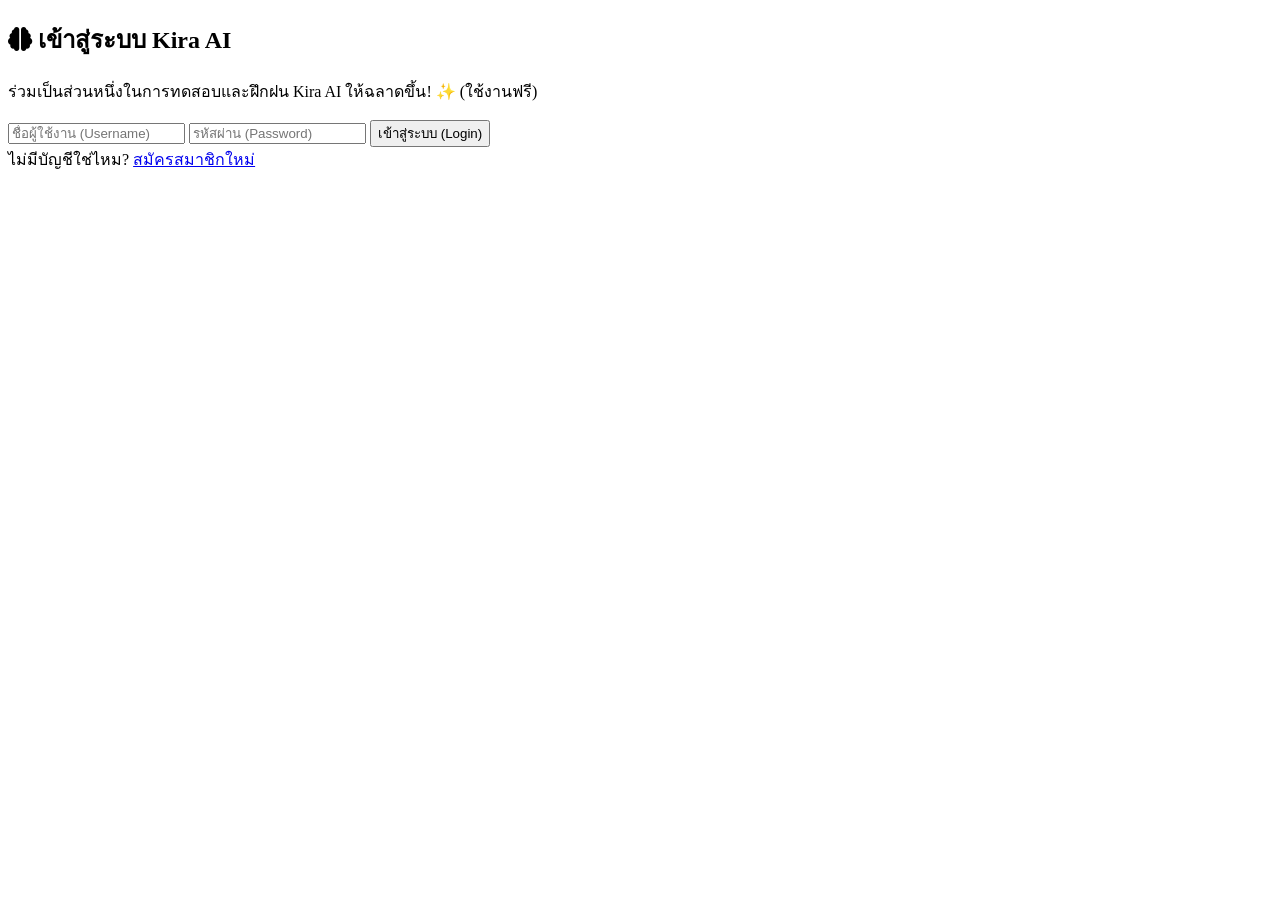
==== index.html @ b88f8346 "Add files via upload" ====
<!DOCTYPE html>
<html lang="th">
<head>
    <meta charset="UTF-8">
    <meta name="viewport" content="width=device-width, initial-scale=1.0">
    <title>Kira - Public AI Assistant</title>
    <!-- Google Fonts -->
    <link href="https://fonts.googleapis.com/css2?family=Inter:wght@300;400;500;600;700&family=Noto+Sans+Thai:wght@300;400;500;600;700&display=swap" rel="stylesheet">
    <!-- FontAwesome -->
    <link rel="stylesheet" href="https://cdnjs.cloudflare.com/ajax/libs/font-awesome/6.4.0/css/all.min.css">
    <!-- Highlight.js for Code -->
    <link rel="stylesheet" href="https://cdnjs.cloudflare.com/ajax/libs/highlight.js/11.8.0/styles/atom-one-dark.min.css">
    <!-- Custom CSS -->
    <link rel="stylesheet" href="/static/style.css?v=4">
</head>
<body>

    <!-- Auth Modal -->
    <div id="auth-modal" class="auth-modal">
        <div class="auth-box" id="auth-box">
            
            <!-- Login Form -->
            <div id="login-view">
                <h2><i class="fa-solid fa-brain"></i> เข้าสู่ระบบ Kira AI</h2>
                <p class="auth-subtitle">ร่วมเป็นส่วนหนึ่งในการทดสอบและฝึกฝน Kira AI ให้ฉลาดขึ้น! ✨ (ใช้งานฟรี)</p>
                <div id="login-error" class="auth-error"></div>
                <input type="text" id="login-username" placeholder="ชื่อผู้ใช้งาน (Username)" autocomplete="off">
                <input type="password" id="login-password" placeholder="รหัสผ่าน (Password)">
                <button id="btn-login" class="auth-btn primary">เข้าสู่ระบบ (Login)</button>
                <div class="auth-switch">
                    ไม่มีบัญชีใช่ไหม? <a href="#" id="go-to-register">สมัครสมาชิกใหม่</a>
                </div>
            </div>

            <!-- Register Form -->
            <div id="register-view" style="display: none;">
                <h2><i class="fa-solid fa-user-plus"></i> สมัครสมาชิก</h2>
                <p class="auth-subtitle">สร้างบัญชีเพื่อเริ่มต้นพูดคุยและช่วยพัฒนา Kira AI ไปด้วยกัน 🚀</p>
                <div id="register-error" class="auth-error"></div>
                <input type="text" id="reg-username" placeholder="ตั้งชื่อผู้ใช้งาน (Username)" autocomplete="off">
                <input type="password" id="reg-password" placeholder="ตั้งรหัสผ่าน (Password)">
                <input type="password" id="reg-confirm" placeholder="ยืนยันรหัสผ่านอีกครั้ง">
                <button id="btn-register" class="auth-btn primary" style="background: #10b981;">ยืนยันการลงทะเบียน</button>
                <div class="auth-switch">
                    มีบัญชีอยู่แล้ว? <a href="#" id="go-to-login">กลับไปเข้าสู่ระบบ</a>
                </div>
            </div>

        </div>
    </div>

    <div class="app-container" id="app-container" style="display: none;">
        <!-- Sidebar -->
        <aside class="sidebar" id="sidebar">
            <div class="sidebar-header">
                <h2><i class="fa-solid fa-brain"></i> Kira AI</h2>
                <button id="close-sidebar" class="mobile-only"><i class="fa-solid fa-xmark"></i></button>
            </div>
            
            <button class="new-chat-btn">
                <i class="fa-solid fa-plus"></i> แชทใหม่
            </button>
            
            <div class="chat-history" id="chat-history">
                <p class="history-title">ยังไม่มีประวัติการแชท</p>
                <!-- History items will be injected here -->
            </div>
            
            <div class="sidebar-footer">
                <div class="user-profile">
                    <img id="profile-pic" src="https://ui-avatars.com/api/?name=User&background=0D8ABC&color=fff" alt="User">
                    <span id="profile-name">User</span>
                </div>
                <button class="settings-btn" id="btn-logout" title="ออกจากระบบ"><i class="fa-solid fa-right-from-bracket"></i></button>
            </div>
        </aside>

        <!-- Main Chat Area -->
        <main class="chat-area">
            <header class="chat-header">
                <button id="toggle-sidebar" class="menu-btn"><i class="fa-solid fa-bars"></i></button>
                <h3>Kira - Public Cloud Engine</h3>
                <div class="header-actions">
                    <button title="เกี่ยวกับระบบ" id="btn-info"><i class="fa-solid fa-circle-info"></i></button>
                </div>
            </header>

            <div class="messages-container" id="chat-box">
                <!-- Messages will be injected here -->
            </div>

            <div class="input-area">
                <div class="input-wrapper">
                    <button class="attach-btn" title="แนบไฟล์ (เร็วๆ นี้)"><i class="fa-solid fa-paperclip"></i></button>
                    <textarea id="user-input" placeholder="พิมพ์ข้อความหา Kira..." rows="1"></textarea>
                    <button class="send-btn" id="send-btn"><i class="fa-solid fa-paper-plane"></i></button>
                </div>
                <p class="disclaimer">Kira อาจให้ข้อมูลที่ไม่ถูกต้องได้ กรุณาตรวจสอบก่อนนำไปใช้งาน</p>
            </div>
        </main>
    </div>

    <!-- Scripts -->
    <script src="https://cdnjs.cloudflare.com/ajax/libs/marked/9.0.0/marked.min.js"></script>
    <script src="https://cdnjs.cloudflare.com/ajax/libs/highlight.js/11.8.0/highlight.min.js"></script>
    <script src="/static/script.js"></script>
</body>
</html>
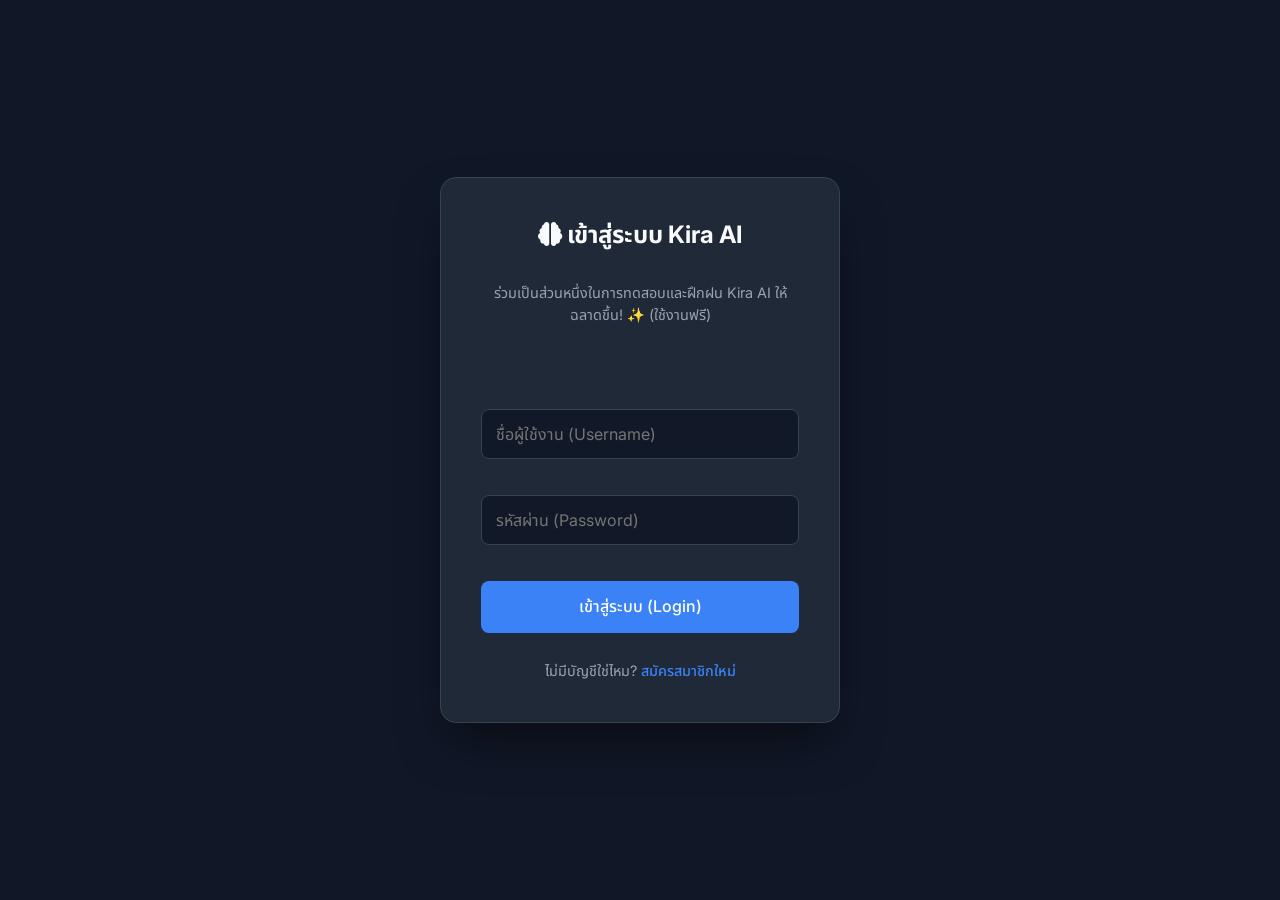
==== commit 0b224e4f: "Add files via upload" ====
--- a/index.html
+++ b/index.html
@@ -81,6 +81,7 @@
                 <button id="toggle-sidebar" class="menu-btn"><i class="fa-solid fa-bars"></i></button>
                 <h3>Kira - Public Cloud Engine</h3>
                 <div class="header-actions">
+                    <button title="สลับโหมดกลางวัน/กลางคืน" id="btn-theme"><i class="fa-solid fa-moon"></i></button>
                     <button title="เกี่ยวกับระบบ" id="btn-info"><i class="fa-solid fa-circle-info"></i></button>
                 </div>
             </header>
--- a/static/style.css
+++ b/static/style.css
@@ -0,0 +1,633 @@
+:root {
+    --bg-color: #111827;
+    --sidebar-bg: #1f2937;
+    --text-primary: #f9fafb;
+    --text-secondary: #9ca3af;
+    --accent-color: #3b82f6;
+    --accent-hover: #2563eb;
+    --user-msg-bg: #2563eb;
+    --ai-msg-bg: #374151;
+    --border-color: #374151;
+    --input-bg: #374151;
+}
+
+* {
+    margin: 0;
+    padding: 0;
+    box-sizing: border-box;
+}
+
+body {
+    font-family: 'Inter', 'Noto Sans Thai', sans-serif;
+    background-color: var(--bg-color);
+    color: var(--text-primary);
+    height: 100vh;
+    overflow: hidden;
+}
+
+.app-container {
+    display: flex;
+    height: 100vh;
+    width: 100vw;
+}
+
+/* Sidebar */
+.sidebar {
+    width: 260px;
+    background-color: var(--sidebar-bg);
+    display: flex;
+    flex-direction: column;
+    padding: 1rem;
+    border-right: 1px solid var(--border-color);
+    transition: transform 0.3s ease;
+}
+
+.sidebar-header {
+    display: flex;
+    justify-content: space-between;
+    align-items: center;
+    margin-bottom: 1.5rem;
+}
+
+.sidebar-header h2 {
+    font-size: 1.25rem;
+    font-weight: 600;
+    color: var(--text-primary);
+}
+
+.mobile-only {
+    display: none;
+    background: none;
+    border: none;
+    color: var(--text-secondary);
+    font-size: 1.2rem;
+    cursor: pointer;
+}
+
+.new-chat-btn {
+    background-color: var(--bg-color);
+    color: var(--text-primary);
+    border: 1px solid var(--border-color);
+    border-radius: 8px;
+    padding: 0.75rem;
+    font-size: 0.95rem;
+    display: flex;
+    align-items: center;
+    gap: 0.5rem;
+    cursor: pointer;
+    transition: all 0.2s;
+    font-family: inherit;
+}
+
+.new-chat-btn:hover {
+    background-color: var(--border-color);
+}
+
+.chat-history {
+    margin-top: 2rem;
+    flex: 1;
+    overflow-y: auto;
+}
+
+.history-title {
+    font-size: 0.75rem;
+    text-transform: uppercase;
+    color: var(--text-secondary);
+    font-weight: 600;
+    margin-bottom: 0.75rem;
+    letter-spacing: 0.05em;
+}
+
+.history-item {
+    padding: 0.75rem;
+    border-radius: 6px;
+    cursor: pointer;
+    color: var(--text-primary);
+    font-size: 0.9rem;
+    display: flex;
+    align-items: center;
+    gap: 0.75rem;
+    margin-bottom: 0.25rem;
+    transition: background 0.2s;
+}
+
+.history-item:hover {
+    background-color: rgba(255, 255, 255, 0.05);
+}
+
+.history-item.active {
+    background-color: rgba(255, 255, 255, 0.1);
+}
+
+.sidebar-footer {
+    display: flex;
+    justify-content: space-between;
+    align-items: center;
+    padding-top: 1rem;
+    border-top: 1px solid var(--border-color);
+    margin-top: 1rem;
+}
+
+.user-profile {
+    display: flex;
+    align-items: center;
+    gap: 0.75rem;
+}
+
+.user-profile img {
+    width: 32px;
+    height: 32px;
+    border-radius: 50%;
+}
+
+.user-profile span {
+    font-size: 0.95rem;
+    font-weight: 500;
+}
+
+.settings-btn {
+    background: none;
+    border: none;
+    color: var(--text-secondary);
+    cursor: pointer;
+    font-size: 1.1rem;
+    transition: color 0.2s;
+}
+
+.settings-btn:hover {
+    color: var(--text-primary);
+}
+
+/* Main Chat Area */
+.chat-area {
+    flex: 1;
+    display: flex;
+    flex-direction: column;
+    position: relative;
+}
+
+.chat-header {
+    height: 60px;
+    display: flex;
+    align-items: center;
+    padding: 0 1.5rem;
+    border-bottom: 1px solid var(--border-color);
+    background: rgba(17, 24, 39, 0.8);
+    backdrop-filter: blur(10px);
+    z-index: 10;
+}
+
+.menu-btn {
+    display: none;
+    background: none;
+    border: none;
+    color: var(--text-secondary);
+    font-size: 1.2rem;
+    margin-right: 1rem;
+    cursor: pointer;
+}
+
+.chat-header h3 {
+    font-size: 1rem;
+    font-weight: 500;
+    color: var(--text-secondary);
+}
+
+.header-actions {
+    margin-left: auto;
+}
+
+.header-actions button {
+    background: none;
+    border: none;
+    color: var(--text-secondary);
+    cursor: pointer;
+    font-size: 1.1rem;
+    transition: color 0.2s;
+}
+
+.header-actions button:hover {
+    color: var(--text-primary);
+}
+
+.messages-container {
+    flex: 1;
+    overflow-y: auto;
+    padding: 2rem;
+    display: flex;
+    flex-direction: column;
+    gap: 1.5rem;
+    scroll-behavior: smooth;
+}
+
+.message {
+    display: flex;
+    gap: 1rem;
+    max-width: 800px;
+    margin: 0 auto;
+    width: 100%;
+}
+
+.message.user {
+    flex-direction: row-reverse;
+}
+
+.avatar {
+    width: 36px;
+    height: 36px;
+    border-radius: 8px;
+    display: flex;
+    align-items: center;
+    justify-content: center;
+    font-size: 1.2rem;
+    flex-shrink: 0;
+}
+
+.message.ai .avatar {
+    background: linear-gradient(135deg, #10b981, #3b82f6);
+    color: white;
+}
+
+.message.user .avatar {
+    display: none;
+}
+
+.content {
+    background-color: var(--ai-msg-bg);
+    padding: 1rem 1.25rem;
+    border-radius: 12px;
+    line-height: 1.6;
+    font-size: 0.95rem;
+    box-shadow: 0 4px 6px -1px rgba(0, 0, 0, 0.1);
+}
+
+.message.user .content {
+    background-color: var(--user-msg-bg);
+    border-bottom-right-radius: 2px;
+}
+
+.message.ai .content {
+    border-bottom-left-radius: 2px;
+}
+
+/* Markdown Styles inside content */
+.content p {
+    margin-bottom: 0.75rem;
+}
+.content p:last-child {
+    margin-bottom: 0;
+}
+/* Code Block Styles */
+.code-block-wrapper {
+    background-color: #1e1e1e;
+    border-radius: 8px;
+    margin: 1rem 0;
+    overflow: hidden;
+    border: 1px solid var(--border-color);
+}
+
+.code-header {
+    display: flex;
+    justify-content: space-between;
+    align-items: center;
+    padding: 0.5rem 1rem;
+    background-color: #2d2d2d;
+    border-bottom: 1px solid #404040;
+}
+
+.code-lang {
+    font-size: 0.75rem;
+    color: #9ca3af;
+    text-transform: uppercase;
+    font-weight: 600;
+}
+
+.copy-btn {
+    background: none;
+    border: none;
+    color: #9ca3af;
+    font-size: 0.8rem;
+    cursor: pointer;
+    display: flex;
+    align-items: center;
+    gap: 0.4rem;
+    transition: color 0.2s;
+    font-family: inherit;
+}
+
+.copy-btn:hover {
+    color: white;
+}
+
+.content pre {
+    padding: 1rem;
+    margin: 0;
+    overflow-x: auto;
+    background-color: transparent !important;
+}
+.content code {
+    font-family: monospace;
+    font-size: 0.9rem;
+}
+.content table {
+    border-collapse: collapse;
+    width: 100%;
+    margin: 1rem 0;
+}
+.content th, .content td {
+    border: 1px solid var(--border-color);
+    padding: 0.5rem;
+    text-align: left;
+}
+
+/* Input Area */
+.input-area {
+    padding: 1.5rem;
+    background: linear-gradient(180deg, transparent, var(--bg-color) 40%);
+}
+
+.input-wrapper {
+    max-width: 800px;
+    margin: 0 auto;
+    background-color: var(--input-bg);
+    border: 1px solid var(--border-color);
+    border-radius: 16px;
+    display: flex;
+    align-items: center;
+    padding: 0.5rem 1rem;
+    box-shadow: 0 10px 15px -3px rgba(0, 0, 0, 0.3);
+    transition: border-color 0.2s, box-shadow 0.2s;
+}
+
+.input-wrapper:focus-within {
+    border-color: var(--accent-color);
+    box-shadow: 0 0 0 2px rgba(59, 130, 246, 0.3);
+}
+
+.attach-btn {
+    background: none;
+    border: none;
+    color: var(--text-secondary);
+    font-size: 1.2rem;
+    cursor: pointer;
+    padding: 0.5rem;
+    transition: color 0.2s;
+}
+
+.attach-btn:hover {
+    color: var(--text-primary);
+}
+
+textarea {
+    flex: 1;
+    background: transparent;
+    border: none;
+    color: var(--text-primary);
+    font-family: inherit;
+    font-size: 1rem;
+    padding: 0.75rem;
+    resize: none;
+    outline: none;
+    max-height: 40vh;
+}
+
+textarea::placeholder {
+    color: #6b7280;
+}
+
+.send-btn {
+    background-color: var(--accent-color);
+    color: white;
+    border: none;
+    border-radius: 10px;
+    width: 40px;
+    height: 40px;
+    display: flex;
+    align-items: center;
+    justify-content: center;
+    cursor: pointer;
+    font-size: 1rem;
+    transition: background 0.2s;
+}
+
+.send-btn:hover {
+    background-color: var(--accent-hover);
+}
+
+.send-btn:disabled {
+    background-color: var(--border-color);
+    color: var(--text-secondary);
+    cursor: not-allowed;
+}
+
+.disclaimer {
+    text-align: center;
+    font-size: 0.75rem;
+    color: var(--text-secondary);
+    margin-top: 0.75rem;
+}
+
+/* Typing Indicator */
+.typing-indicator {
+    display: flex;
+    gap: 4px;
+    padding: 1.25rem;
+}
+
+.typing-dot {
+    width: 6px;
+    height: 6px;
+    background-color: var(--text-secondary);
+    border-radius: 50%;
+    animation: typing 1.4s infinite ease-in-out both;
+}
+
+.typing-dot:nth-child(1) { animation-delay: -0.32s; }
+.typing-dot:nth-child(2) { animation-delay: -0.16s; }
+
+@keyframes typing {
+    0%, 80%, 100% { transform: scale(0); }
+    40% { transform: scale(1); }
+}
+
+/* Responsive */
+@media (max-width: 768px) {
+    .sidebar {
+        position: fixed;
+        left: -260px;
+        z-index: 50;
+        height: 100%;
+    }
+    
+    .sidebar.open {
+        transform: translateX(260px);
+    }
+    
+    .menu-btn, .mobile-only {
+        display: block;
+    }
+    
+    .message {
+        max-width: 100%;
+    }
+}
+
+/* Auth Modal Styles */
+.auth-modal {
+    position: fixed;
+    top: 0;
+    left: 0;
+    width: 100vw;
+    height: 100vh;
+    background: rgba(17, 24, 39, 0.95);
+    backdrop-filter: blur(10px);
+    display: flex;
+    justify-content: center;
+    align-items: center;
+    z-index: 1000;
+}
+
+.auth-box {
+    background: var(--sidebar-bg);
+    padding: 2.5rem;
+    border-radius: 16px;
+    border: 1px solid var(--border-color);
+    box-shadow: 0 25px 50px -12px rgba(0, 0, 0, 0.5);
+    width: 100%;
+    max-width: 400px;
+    display: flex;
+    flex-direction: column;
+    gap: 1.25rem;
+}
+
+.auth-box h2 {
+    text-align: center;
+    margin-bottom: 1rem;
+    color: var(--text-primary);
+}
+
+.auth-box input {
+    background: var(--bg-color);
+    border: 1px solid var(--border-color);
+    color: var(--text-primary);
+    padding: 0.875rem;
+    border-radius: 8px;
+    font-size: 1rem;
+    font-family: inherit;
+    outline: none;
+    transition: border-color 0.2s;
+    width: 100%;
+    box-sizing: border-box;
+    margin-bottom: 1rem;
+}
+
+.auth-box input:focus {
+    border-color: var(--accent-color);
+}
+
+.auth-btn {
+    padding: 0.875rem;
+    border-radius: 8px;
+    font-size: 1rem;
+    font-weight: 500;
+    cursor: pointer;
+    transition: background 0.2s;
+    border: none;
+    font-family: inherit;
+    width: 100%;
+    box-sizing: border-box;
+}
+
+.auth-btn.primary {
+    background: var(--accent-color);
+    color: white;
+}
+.auth-btn.primary:hover {
+    background: var(--accent-hover);
+}
+
+.auth-btn.secondary {
+    background: transparent;
+    color: var(--text-secondary);
+    border: 1px solid var(--border-color);
+}
+.auth-btn.secondary:hover {
+    background: rgba(255, 255, 255, 0.05);
+    color: var(--text-primary);
+}
+
+.auth-error {
+    color: #ef4444;
+    font-size: 0.9rem;
+    text-align: center;
+    min-height: 1.2rem;
+    margin-bottom: 0.5rem;
+}
+
+.auth-subtitle {
+    text-align: center;
+    color: var(--text-secondary);
+    font-size: 0.9rem;
+    margin-top: -0.5rem;
+    margin-bottom: 1rem;
+    line-height: 1.5;
+}
+
+#login-view, #register-view {
+    display: flex;
+    flex-direction: column;
+    gap: 1.25rem;
+    width: 100%;
+}
+
+.auth-switch {
+    text-align: center;
+    font-size: 0.9rem;
+    color: var(--text-secondary);
+    margin-top: 0.5rem;
+}
+
+.auth-switch a {
+    color: var(--accent-color);
+    text-decoration: none;
+    font-weight: 500;
+}
+
+.auth-switch a:hover {
+    text-decoration: underline;
+}
+
+/* Custom Scrollbar */
+::-webkit-scrollbar {
+    width: 8px;
+    height: 8px;
+}
+
+::-webkit-scrollbar-track {
+    background: transparent; 
+}
+
+::-webkit-scrollbar-thumb {
+    background: #4b5563; 
+    border-radius: 4px;
+}
+
+::-webkit-scrollbar-thumb:hover {
+    background: #6b7280; 
+}
+
+/* Streaming Cursor */
+.typing-cursor {
+    display: inline-block;
+    width: 6px;
+    height: 16px;
+    background-color: var(--text-primary);
+    vertical-align: middle;
+    margin-left: 2px;
+    animation: blink 1s step-end infinite;
+}
+
+@keyframes blink {
+    0%, 100% { opacity: 1; }
+    50% { opacity: 0; }
+}
